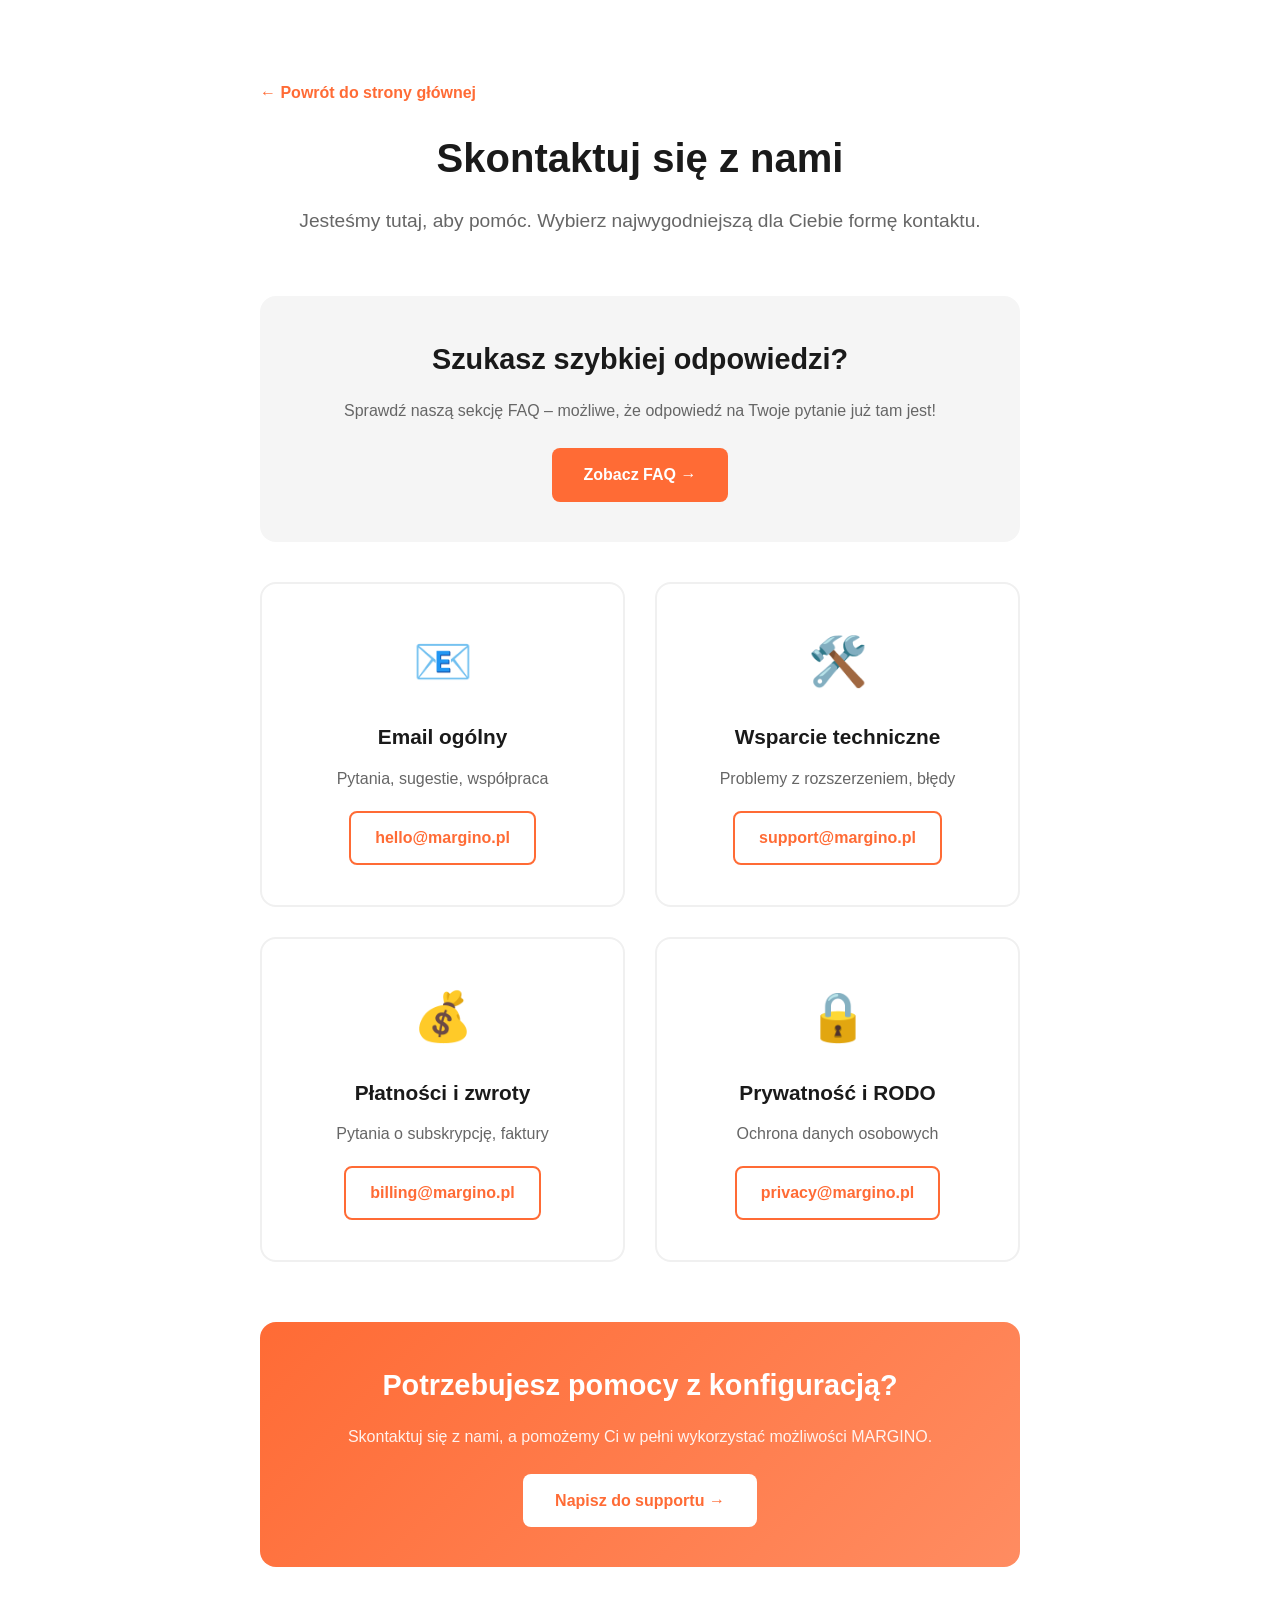
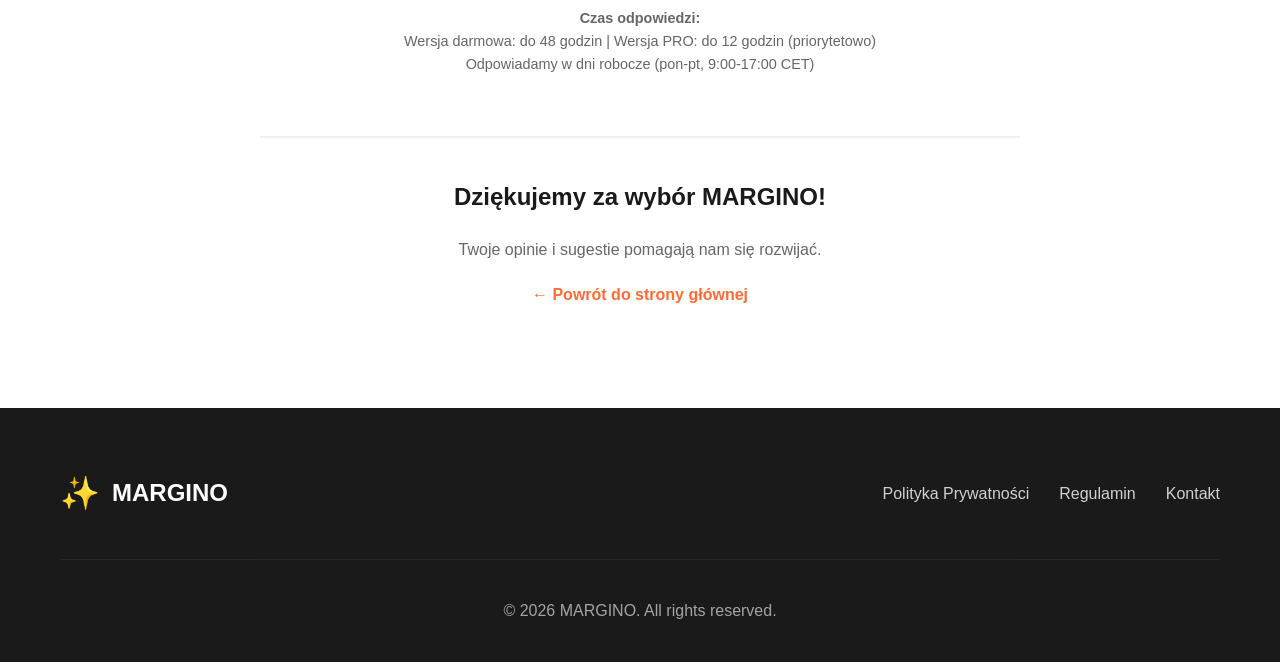
==== contact.html @ 42b43932 "Add files via upload" ====
<!DOCTYPE html>
<html lang="pl">
<head>
    <meta charset="UTF-8">
    <meta name="viewport" content="width=device-width, initial-scale=1.0">
    <title>Kontakt - MARGINO</title>
    <link rel="stylesheet" href="style.css">
    <style>
        .contact-page {
            max-width: 800px;
            margin: 0 auto;
            padding: 80px 20px;
        }
        .contact-page h1 {
            font-size: 2.5rem;
            margin-bottom: 16px;
            text-align: center;
        }
        .contact-page .subtitle {
            color: var(--gray);
            text-align: center;
            font-size: 1.2rem;
            margin-bottom: 60px;
        }
        .contact-methods {
            display: grid;
            grid-template-columns: repeat(2, 1fr);
            gap: 30px;
            margin-bottom: 60px;
        }
        .contact-card {
            background: white;
            padding: 40px 30px;
            border-radius: 16px;
            border: 2px solid #f0f0f0;
            text-align: center;
            transition: all 0.3s;
        }
        .contact-card:hover {
            border-color: var(--primary);
            transform: translateY(-5px);
        }
        .contact-icon {
            font-size: 3rem;
            margin-bottom: 20px;
        }
        .contact-card h3 {
            font-size: 1.3rem;
            margin-bottom: 12px;
        }
        .contact-card p {
            color: var(--gray);
            margin-bottom: 20px;
        }
        .contact-card a {
            display: inline-block;
            color: var(--primary);
            text-decoration: none;
            font-weight: 600;
            padding: 12px 24px;
            border: 2px solid var(--primary);
            border-radius: 8px;
            transition: all 0.3s;
        }
        .contact-card a:hover {
            background: var(--primary);
            color: white;
        }
        .faq-link {
            text-align: center;
            background: var(--light-gray);
            padding: 40px;
            border-radius: 16px;
            margin-bottom: 40px;
        }
        .faq-link h2 {
            font-size: 1.8rem;
            margin-bottom: 16px;
        }
        .faq-link p {
            color: var(--gray);
            margin-bottom: 24px;
        }
        .faq-link a {
            display: inline-block;
            background: var(--primary);
            color: white;
            padding: 14px 32px;
            border-radius: 8px;
            text-decoration: none;
            font-weight: 600;
            transition: all 0.3s;
        }
        .faq-link a:hover {
            background: var(--primary-dark);
        }
        .back-button {
            display: inline-block;
            margin-bottom: 20px;
            color: var(--primary);
            text-decoration: none;
            font-weight: 600;
        }
        .back-button:hover {
            text-decoration: underline;
        }
        .response-time {
            text-align: center;
            color: var(--gray);
            font-size: 0.9rem;
            margin-top: 40px;
        }
        @media (max-width: 768px) {
            .contact-methods {
                grid-template-columns: 1fr;
            }
        }
    </style>
</head>
<body>
    <div class="contact-page">
        <a href="index.html" class="back-button">← Powrót do strony głównej</a>
        
        <h1>Skontaktuj się z nami</h1>
        <p class="subtitle">Jesteśmy tutaj, aby pomóc. Wybierz najwygodniejszą dla Ciebie formę kontaktu.</p>

        <div class="faq-link">
            <h2>Szukasz szybkiej odpowiedzi?</h2>
            <p>Sprawdź naszą sekcję FAQ – możliwe, że odpowiedź na Twoje pytanie już tam jest!</p>
            <a href="index.html#faq">Zobacz FAQ →</a>
        </div>

        <div class="contact-methods">
            <div class="contact-card">
                <div class="contact-icon">📧</div>
                <h3>Email ogólny</h3>
                <p>Pytania, sugestie, współpraca</p>
                <a href="mailto:hello@margino.pl">hello@margino.pl</a>
            </div>

            <div class="contact-card">
                <div class="contact-icon">🛠️</div>
                <h3>Wsparcie techniczne</h3>
                <p>Problemy z rozszerzeniem, błędy</p>
                <a href="mailto:support@margino.pl">support@margino.pl</a>
            </div>

            <div class="contact-card">
                <div class="contact-icon">💰</div>
                <h3>Płatności i zwroty</h3>
                <p>Pytania o subskrypcję, faktury</p>
                <a href="mailto:billing@margino.pl">billing@margino.pl</a>
            </div>

            <div class="contact-card">
                <div class="contact-icon">🔒</div>
                <h3>Prywatność i RODO</h3>
                <p>Ochrona danych osobowych</p>
                <a href="mailto:privacy@margino.pl">privacy@margino.pl</a>
            </div>
        </div>

        <div class="faq-link" style="background: linear-gradient(135deg, var(--primary) 0%, var(--primary-light) 100%); color: white;">
            <h2 style="color: white;">Potrzebujesz pomocy z konfiguracją?</h2>
            <p style="color: rgba(255,255,255,0.9);">Skontaktuj się z nami, a pomożemy Ci w pełni wykorzystać możliwości MARGINO.</p>
            <a href="mailto:support@margino.pl" style="background: white; color: var(--primary);">Napisz do supportu →</a>
        </div>

        <div class="response-time">
            <p><strong>Czas odpowiedzi:</strong></p>
            <p>Wersja darmowa: do 48 godzin | Wersja PRO: do 12 godzin (priorytetowo)</p>
            <p>Odpowiadamy w dni robocze (pon-pt, 9:00-17:00 CET)</p>
        </div>

        <div style="margin-top: 60px; padding-top: 40px; border-top: 2px solid #f0f0f0; text-align: center;">
            <h2 style="margin-bottom: 20px;">Dziękujemy za wybór MARGINO!</h2>
            <p style="color: var(--gray); margin-bottom: 20px;">Twoje opinie i sugestie pomagają nam się rozwijać.</p>
            <a href="index.html" class="back-button">← Powrót do strony głównej</a>
        </div>
    </div>

    <footer class="footer">
        <div class="container">
            <div class="footer-content">
                <div class="footer-logo">
                    <span class="logo-icon">✨</span>
                    <span class="logo-text">MARGINO</span>
                </div>
                <div class="footer-links">
                    <a href="privacy-policy.html">Polityka Prywatności</a>
                    <a href="terms.html">Regulamin</a>
                    <a href="contact.html">Kontakt</a>
                </div>
            </div>
            <div class="footer-bottom">
                <p>© 2026 MARGINO. All rights reserved.</p>
            </div>
        </div>
    </footer>
</body>
</html>
---- style.css ----
* {
    margin: 0;
    padding: 0;
    box-sizing: border-box;
}

:root {
    --primary: #FF6B35;
    --primary-dark: #E85A28;
    --primary-light: #FF8C61;
    --dark: #1a1a1a;
    --gray: #666;
    --light-gray: #f5f5f5;
    --white: #ffffff;
}

body {
    font-family: -apple-system, BlinkMacSystemFont, 'Segoe UI', 'Roboto', sans-serif;
    line-height: 1.6;
    color: var(--dark);
}

.container {
    max-width: 1200px;
    margin: 0 auto;
    padding: 0 20px;
}

/* HERO SECTION */
.hero {
    background: linear-gradient(135deg, #fff 0%, #f9f9f9 100%);
    padding: 80px 0;
}

.hero-content {
    display: grid;
    grid-template-columns: 1fr 1fr;
    gap: 60px;
    align-items: center;
}

.hero h1 {
    font-size: 3.5rem;
    font-weight: 800;
    line-height: 1.1;
    margin-bottom: 24px;
    color: var(--dark);
}

.highlight {
    color: var(--primary);
}

.hero-description {
    font-size: 1.25rem;
    color: var(--gray);
    margin-bottom: 32px;
    line-height: 1.8;
}

.cta-button {
    display: inline-block;
    background: var(--primary);
    color: white;
    padding: 18px 40px;
    font-size: 1.1rem;
    font-weight: 600;
    border-radius: 12px;
    text-decoration: none;
    transition: all 0.3s;
    box-shadow: 0 4px 20px rgba(255, 107, 53, 0.3);
}

.cta-button:hover {
    background: var(--primary-dark);
    transform: translateY(-2px);
    box-shadow: 0 6px 30px rgba(255, 107, 53, 0.4);
}

.cta-subtext {
    color: var(--gray);
    font-size: 0.9rem;
    margin-top: 12px;
}

/* CALCULATOR PREVIEW */
.calculator-preview {
    background: white;
    border-radius: 16px;
    box-shadow: 0 10px 60px rgba(0,0,0,0.1);
    overflow: hidden;
}

.calc-header {
    background: linear-gradient(135deg, var(--primary) 0%, var(--primary-light) 100%);
    color: white;
    padding: 20px;
    display: flex;
    align-items: center;
    gap: 12px;
    font-size: 0.9rem;
}

.calc-icon {
    font-size: 1.2rem;
}

.calc-badge {
    margin-left: auto;
    background: rgba(255,255,255,0.2);
    padding: 4px 12px;
    border-radius: 20px;
    font-size: 0.85rem;
}

.calc-body {
    padding: 24px;
}

.calc-row {
    display: flex;
    justify-content: space-between;
    padding: 12px 0;
    border-bottom: 1px solid #f0f0f0;
}

.calc-value {
    font-weight: 600;
}

.negative {
    color: #ff4444;
}

.calc-total {
    display: flex;
    justify-content: space-between;
    padding: 20px 0;
    font-weight: 700;
    font-size: 1.1rem;
}

.calc-profit {
    color: var(--primary);
    font-size: 1.5rem;
}

.calc-actions {
    display: grid;
    grid-template-columns: 1fr 1fr;
    gap: 12px;
    margin-top: 20px;
}

.calc-btn-secondary {
    padding: 12px;
    border: 2px solid #e0e0e0;
    background: white;
    border-radius: 8px;
    font-weight: 600;
    cursor: pointer;
}

.calc-btn-primary {
    padding: 12px;
    background: var(--primary);
    color: white;
    border: none;
    border-radius: 8px;
    font-weight: 600;
    cursor: pointer;
}

/* OLD WAY SECTION */
.old-way {
    padding: 80px 0;
    background: var(--light-gray);
}

.old-way h2 {
    text-align: center;
    font-size: 2.5rem;
    margin-bottom: 60px;
}

.pain-points {
    display: grid;
    grid-template-columns: repeat(3, 1fr);
    gap: 30px;
    margin-bottom: 40px;
}

.pain-card {
    background: white;
    padding: 40px 30px;
    border-radius: 16px;
    text-align: center;
}

.pain-icon {
    font-size: 3rem;
    margin-bottom: 20px;
}

.pain-card h3 {
    font-size: 1.3rem;
    margin-bottom: 16px;
}

.pain-card p {
    color: var(--gray);
    line-height: 1.8;
}

.solution-badge {
    background: linear-gradient(135deg, var(--primary) 0%, var(--primary-light) 100%);
    color: white;
    text-align: center;
    padding: 20px;
    border-radius: 50px;
    font-weight: 600;
    font-size: 1.2rem;
    max-width: 500px;
    margin: 0 auto;
}

/* HOW IT WORKS */
.how-it-works {
    padding: 80px 0;
}

.how-it-works h2 {
    text-align: center;
    font-size: 2.5rem;
    margin-bottom: 16px;
}

.section-subtitle {
    text-align: center;
    font-size: 1.2rem;
    color: var(--gray);
    margin-bottom: 60px;
}

.steps {
    display: grid;
    grid-template-columns: repeat(3, 1fr);
    gap: 40px;
}

.step {
    text-align: center;
}

.step-number {
    width: 60px;
    height: 60px;
    background: var(--primary);
    color: white;
    border-radius: 50%;
    display: flex;
    align-items: center;
    justify-content: center;
    font-size: 1.5rem;
    font-weight: 700;
    margin: 0 auto 24px;
}

.step h3 {
    font-size: 1.4rem;
    margin-bottom: 12px;
}

.step p {
    color: var(--gray);
    line-height: 1.8;
}

/* FEATURES */
.features {
    padding: 80px 0;
    background: var(--light-gray);
}

.features h2 {
    text-align: center;
    font-size: 2.5rem;
    margin-bottom: 16px;
}

.features-grid {
    display: grid;
    grid-template-columns: repeat(3, 1fr);
    gap: 30px;
}

.feature-card {
    background: white;
    padding: 40px 30px;
    border-radius: 16px;
    transition: transform 0.3s;
}

.feature-card:hover {
    transform: translateY(-5px);
}

.feature-icon {
    font-size: 2.5rem;
    margin-bottom: 20px;
}

.feature-card h3 {
    font-size: 1.3rem;
    margin-bottom: 12px;
}

.feature-card p {
    color: var(--gray);
    line-height: 1.8;
}

/* OPPORTUNITY SECTION */
.opportunity-section {
    padding: 80px 0;
}

.opportunity-section h2 {
    text-align: center;
    font-size: 2.5rem;
    margin-bottom: 16px;
}

.opportunity-content {
    display: grid;
    grid-template-columns: 1fr 1fr;
    gap: 60px;
    margin-top: 60px;
}

.score-card {
    background: white;
    border: 2px solid #f0f0f0;
    padding: 20px 24px;
    border-radius: 12px;
    margin-bottom: 16px;
    display: flex;
    justify-content: space-between;
    align-items: center;
}

.score-label {
    font-weight: 600;
    font-size: 1.1rem;
}

.score-range {
    color: var(--gray);
    font-size: 0.95rem;
}

.opportunity-right {
    display: flex;
    align-items: center;
    justify-content: center;
}

.score-circle {
    position: relative;
    width: 300px;
    height: 300px;
}

.score-circle svg {
    width: 100%;
    height: 100%;
}

.score-number {
    position: absolute;
    top: 50%;
    left: 50%;
    transform: translate(-50%, -60%);
    font-size: 4rem;
    font-weight: 800;
    color: var(--primary);
}

.score-text {
    position: absolute;
    top: 60%;
    left: 50%;
    transform: translateX(-50%);
    font-size: 1rem;
    color: var(--gray);
    letter-spacing: 2px;
}

/* SOCIAL PROOF */
.social-proof {
    padding: 80px 0;
    background: var(--primary);
    color: white;
}

.social-proof h2 {
    text-align: center;
    font-size: 2.5rem;
    margin-bottom: 60px;
}

.testimonials {
    display: grid;
    grid-template-columns: repeat(3, 1fr);
    gap: 30px;
    margin-bottom: 60px;
}

.testimonial {
    background: rgba(255,255,255,0.1);
    padding: 40px 30px;
    border-radius: 16px;
}

.stars {
    font-size: 1.2rem;
    margin-bottom: 20px;
}

.testimonial p {
    font-size: 1.05rem;
    line-height: 1.8;
    margin-bottom: 24px;
}

.author {
    font-size: 0.95rem;
    opacity: 0.9;
}

.stats {
    display: grid;
    grid-template-columns: repeat(4, 1fr);
    gap: 40px;
    text-align: center;
}

.stat-number {
    font-size: 3rem;
    font-weight: 800;
    margin-bottom: 8px;
}

.stat-label {
    font-size: 0.85rem;
    opacity: 0.9;
    letter-spacing: 1px;
}

/* FAQ */
.faq {
    padding: 80px 0;
}

.faq h2 {
    text-align: center;
    font-size: 2.5rem;
    margin-bottom: 60px;
}

.faq-list {
    max-width: 800px;
    margin: 0 auto;
}

.faq-item {
    background: white;
    border: 2px solid #f0f0f0;
    padding: 0;
    border-radius: 12px;
    margin-bottom: 16px;
    cursor: pointer;
    transition: all 0.3s;
    overflow: hidden;
}

.faq-item:hover {
    border-color: var(--primary);
}

.faq-item.active {
    border-color: var(--primary);
}

.faq-question {
    font-weight: 600;
    font-size: 1.1rem;
    padding: 24px 30px;
    display: flex;
    justify-content: space-between;
    align-items: center;
    user-select: none;
}

.faq-arrow {
    transition: transform 0.3s;
    color: var(--primary);
}

.faq-item.active .faq-arrow {
    transform: rotate(180deg);
}

.faq-answer {
    max-height: 0;
    overflow: hidden;
    transition: max-height 0.3s ease-out;
    padding: 0 30px;
}

.faq-item.active .faq-answer {
    max-height: 500px;
    padding: 0 30px 24px;
}

.faq-answer p {
    color: var(--gray);
    line-height: 1.8;
    margin: 0;
}

.faq-answer a {
    color: var(--primary);
    text-decoration: none;
}

.faq-answer a:hover {
    text-decoration: underline;
}

/* FOOTER CTA */
.footer-cta {
    padding: 80px 0;
    background: var(--light-gray);
    text-align: center;
}

.footer-cta h2 {
    font-size: 2.5rem;
    margin-bottom: 16px;
}

.footer-cta p {
    font-size: 1.2rem;
    color: var(--gray);
    margin-bottom: 32px;
}

/* FOOTER */
.footer {
    background: var(--dark);
    color: white;
    padding: 60px 0 30px;
}

.footer-content {
    display: flex;
    justify-content: space-between;
    align-items: center;
    margin-bottom: 40px;
}

.footer-logo {
    display: flex;
    align-items: center;
    gap: 12px;
    font-size: 1.5rem;
    font-weight: 700;
}

.logo-icon {
    font-size: 2rem;
}

.footer-links {
    display: flex;
    gap: 30px;
}

.footer-links a {
    color: white;
    text-decoration: none;
    opacity: 0.8;
    transition: opacity 0.3s;
}

.footer-links a:hover {
    opacity: 1;
}

.footer-bottom {
    text-align: center;
    padding-top: 30px;
    border-top: 1px solid rgba(255,255,255,0.1);
    opacity: 0.6;
}

.footer-bottom p {
    margin: 8px 0;
}

/* RESPONSIVE */
@media (max-width: 968px) {
    .hero-content {
        grid-template-columns: 1fr;
        gap: 40px;
    }
    
    .hero h1 {
        font-size: 2.5rem;
    }
    
    .pain-points,
    .steps,
    .features-grid,
    .testimonials {
        grid-template-columns: 1fr;
    }
    
    .opportunity-content {
        grid-template-columns: 1fr;
    }
    
    .stats {
        grid-template-columns: repeat(2, 1fr);
    }
}
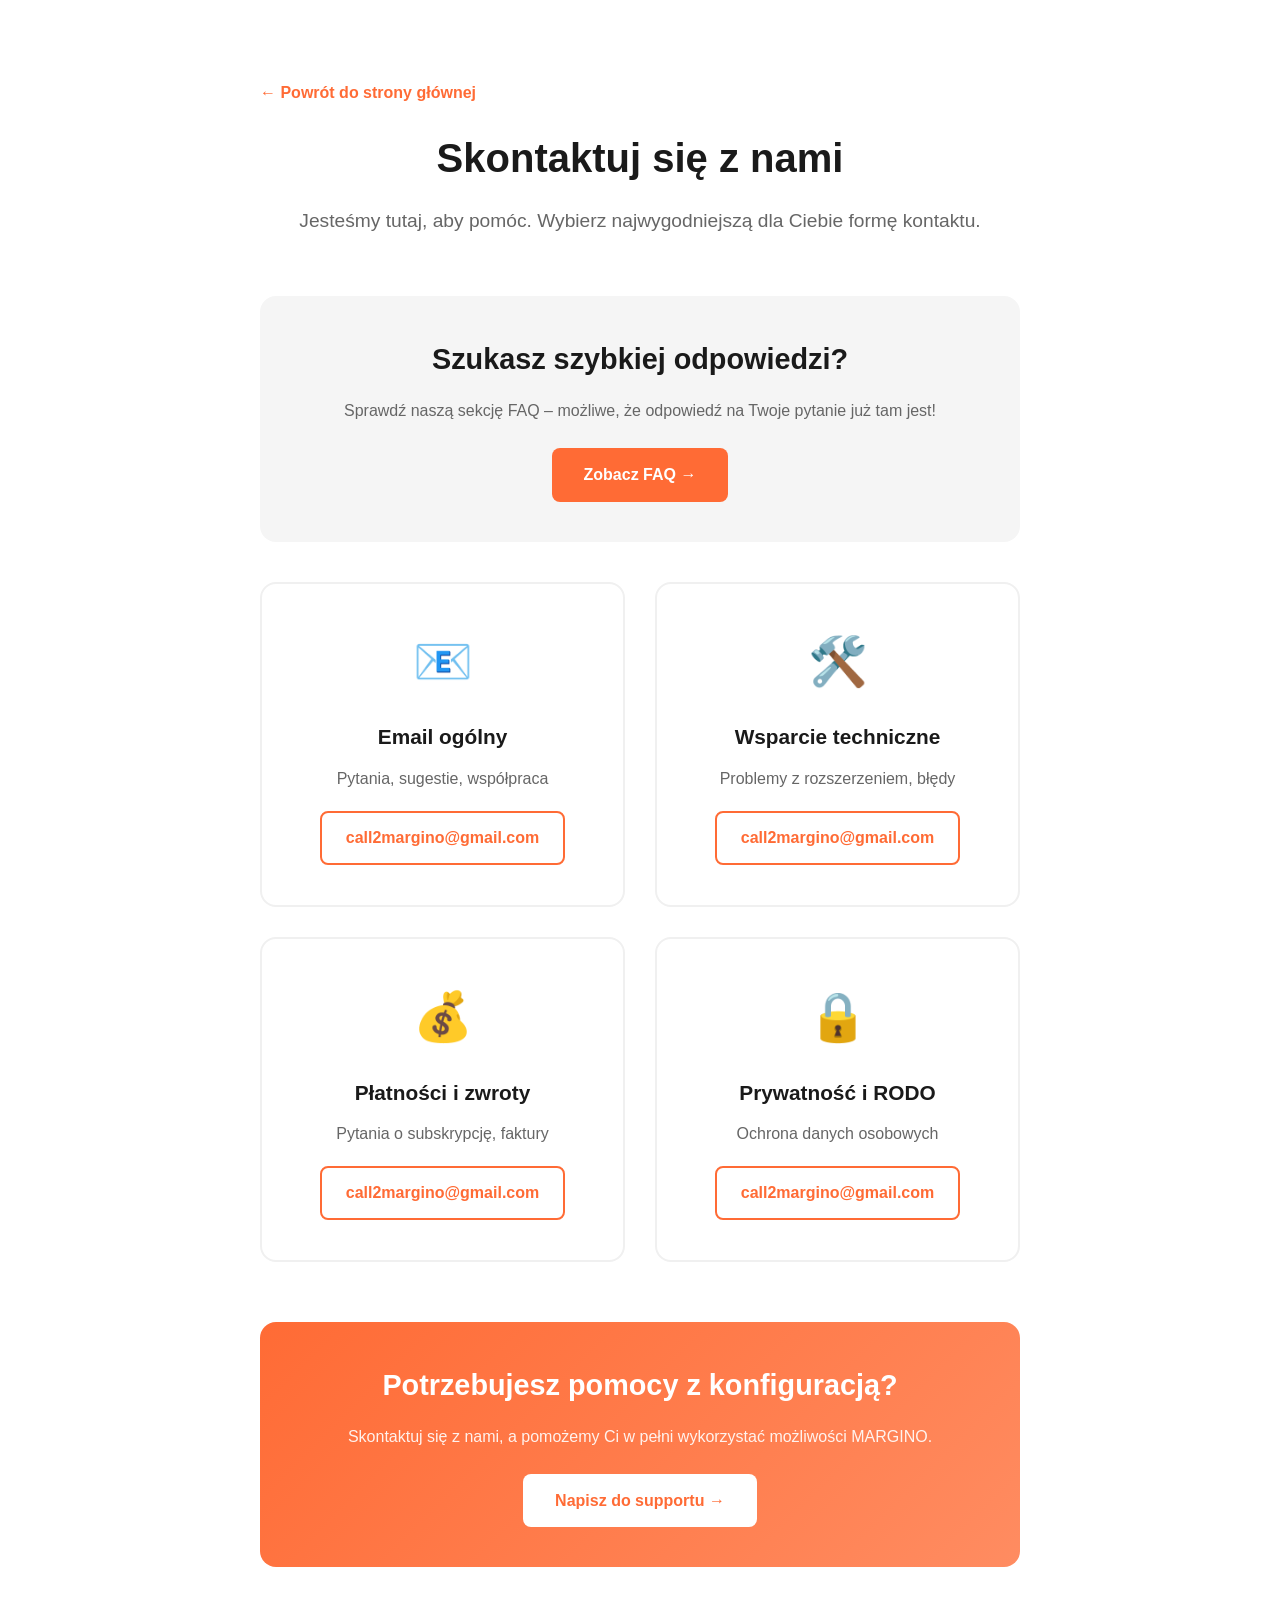
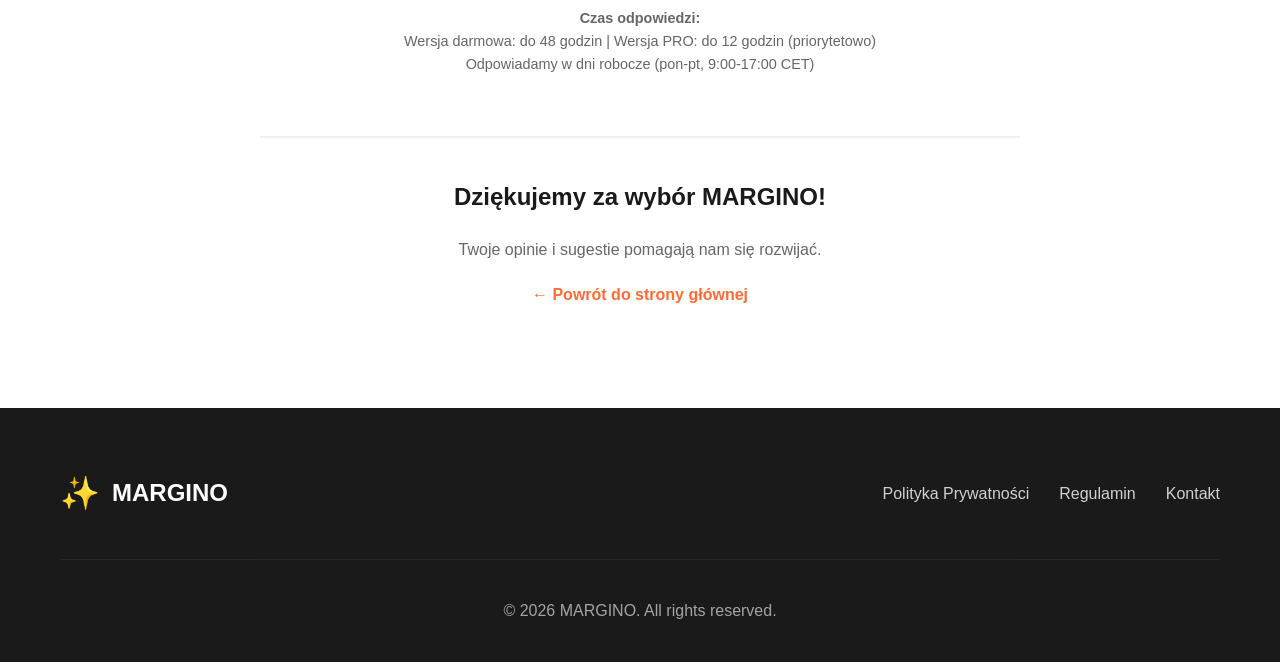
==== commit 4365e5aa: "Add files via upload" ====
--- a/contact.html
+++ b/contact.html
@@ -135,35 +135,35 @@
                 <div class="contact-icon">📧</div>
                 <h3>Email ogólny</h3>
                 <p>Pytania, sugestie, współpraca</p>
-                <a href="mailto:hello@margino.pl">hello@margino.pl</a>
+                <a href="mailto:call2margino@gmail.com">call2margino@gmail.com</a>
             </div>
 
             <div class="contact-card">
                 <div class="contact-icon">🛠️</div>
                 <h3>Wsparcie techniczne</h3>
                 <p>Problemy z rozszerzeniem, błędy</p>
-                <a href="mailto:support@margino.pl">support@margino.pl</a>
+                <a href="mailto:call2margino@gmail.com">call2margino@gmail.com</a>
             </div>
 
             <div class="contact-card">
                 <div class="contact-icon">💰</div>
                 <h3>Płatności i zwroty</h3>
                 <p>Pytania o subskrypcję, faktury</p>
-                <a href="mailto:billing@margino.pl">billing@margino.pl</a>
+                <a href="mailto:call2margino@gmail.com">call2margino@gmail.com</a>
             </div>
 
             <div class="contact-card">
                 <div class="contact-icon">🔒</div>
                 <h3>Prywatność i RODO</h3>
                 <p>Ochrona danych osobowych</p>
-                <a href="mailto:privacy@margino.pl">privacy@margino.pl</a>
+                <a href="mailto:call2margino@gmail.com">call2margino@gmail.com</a>
             </div>
         </div>
 
         <div class="faq-link" style="background: linear-gradient(135deg, var(--primary) 0%, var(--primary-light) 100%); color: white;">
             <h2 style="color: white;">Potrzebujesz pomocy z konfiguracją?</h2>
             <p style="color: rgba(255,255,255,0.9);">Skontaktuj się z nami, a pomożemy Ci w pełni wykorzystać możliwości MARGINO.</p>
-            <a href="mailto:support@margino.pl" style="background: white; color: var(--primary);">Napisz do supportu →</a>
+            <a href="mailto:call2margino@gmail.com" style="background: white; color: var(--primary);">Napisz do supportu →</a>
         </div>
 
         <div class="response-time">
